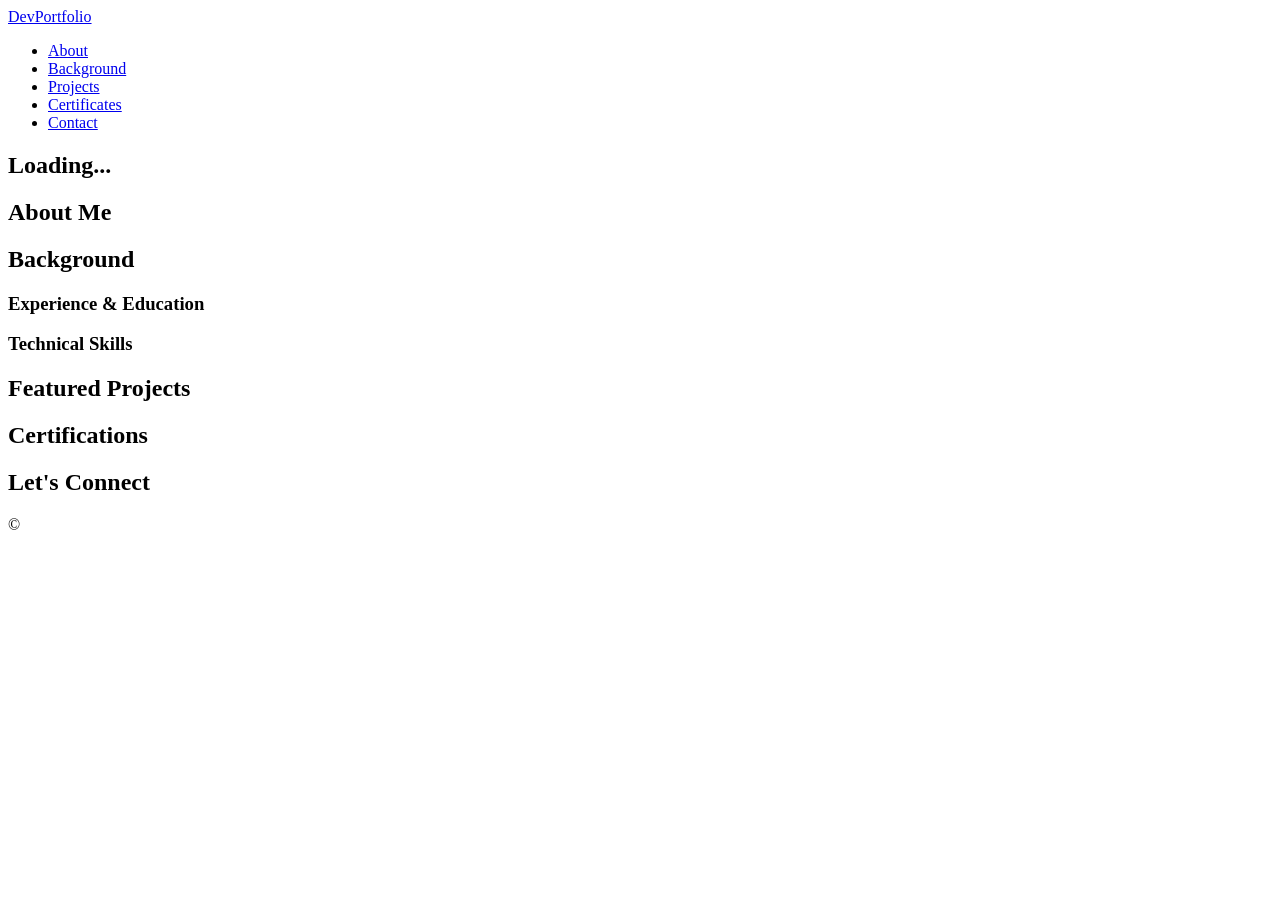
==== index.html @ 363db686 "chore: create initial portfolio structure with about and background" ====
<!DOCTYPE html>
<html lang="en">
<head>
  <meta charset="UTF-8" />
  <meta name="viewport" content="width=device-width, initial-scale=1.0" />
  <title>Pich Chhay | Portfolio</title>
  <link rel="stylesheet" href="css/style.css" />
</head>
<body>
  <header class="navbar">
    <div class="container nav-content">
      <a href="#" class="logo" id="nav-name">DevPortfolio</a>
      <nav>
        <ul class="nav-links">
          <li><a href="#about">About</a></li>
          <li><a href="#background">Background</a></li>
          <li><a href="#projects">Projects</a></li>
          <li><a href="#certificates">Certificates</a></li>
          <li><a href="#contact">Contact</a></li>
        </ul>
      </nav>
    </div>
  </header>

  <main class="container">
    <section id="hero" class="hero-section">
      <h1 id="profile-name">Loading...</h1>
      <p class="subtitle" id="profile-role"></p>
      <p class="bio" id="profile-bio"></p>
    </section>

    <section id="about" class="section">
      <h2>About Me</h2>
      <p id="profile-about"></p>
    </section>

    <section id="background" class="section">
      <h2>Background</h2>
      
      <div class="subsection">
        <h3>Experience & Education</h3>
        <div id="experience-list" class="grid"></div>
      </div>

      <div class="subsection">
        <h3>Technical Skills</h3>
        <div id="skills-container" class="skills-wrapper"></div>
      </div>
    </section>

    <section id="projects" class="section">
      <h2>Featured Projects</h2>
      <div id="projects-grid" class="grid"></div>
    </section>

    <section id="certificates" class="section">
      <h2>Certifications</h2>
      <div id="certificates-grid" class="grid"></div>
    </section>
  </main>

  <footer id="contact" class="footer">
    <div class="container">
      <h2>Let's Connect</h2>
      <div class="social-links" id="social-links"></div>
      <p class="copyright">&copy; <span id="year"></span> <span id="footer-name"></span></p>
    </div>
  </footer>

  <script src="js/app.js"></script>
</body>
</html>
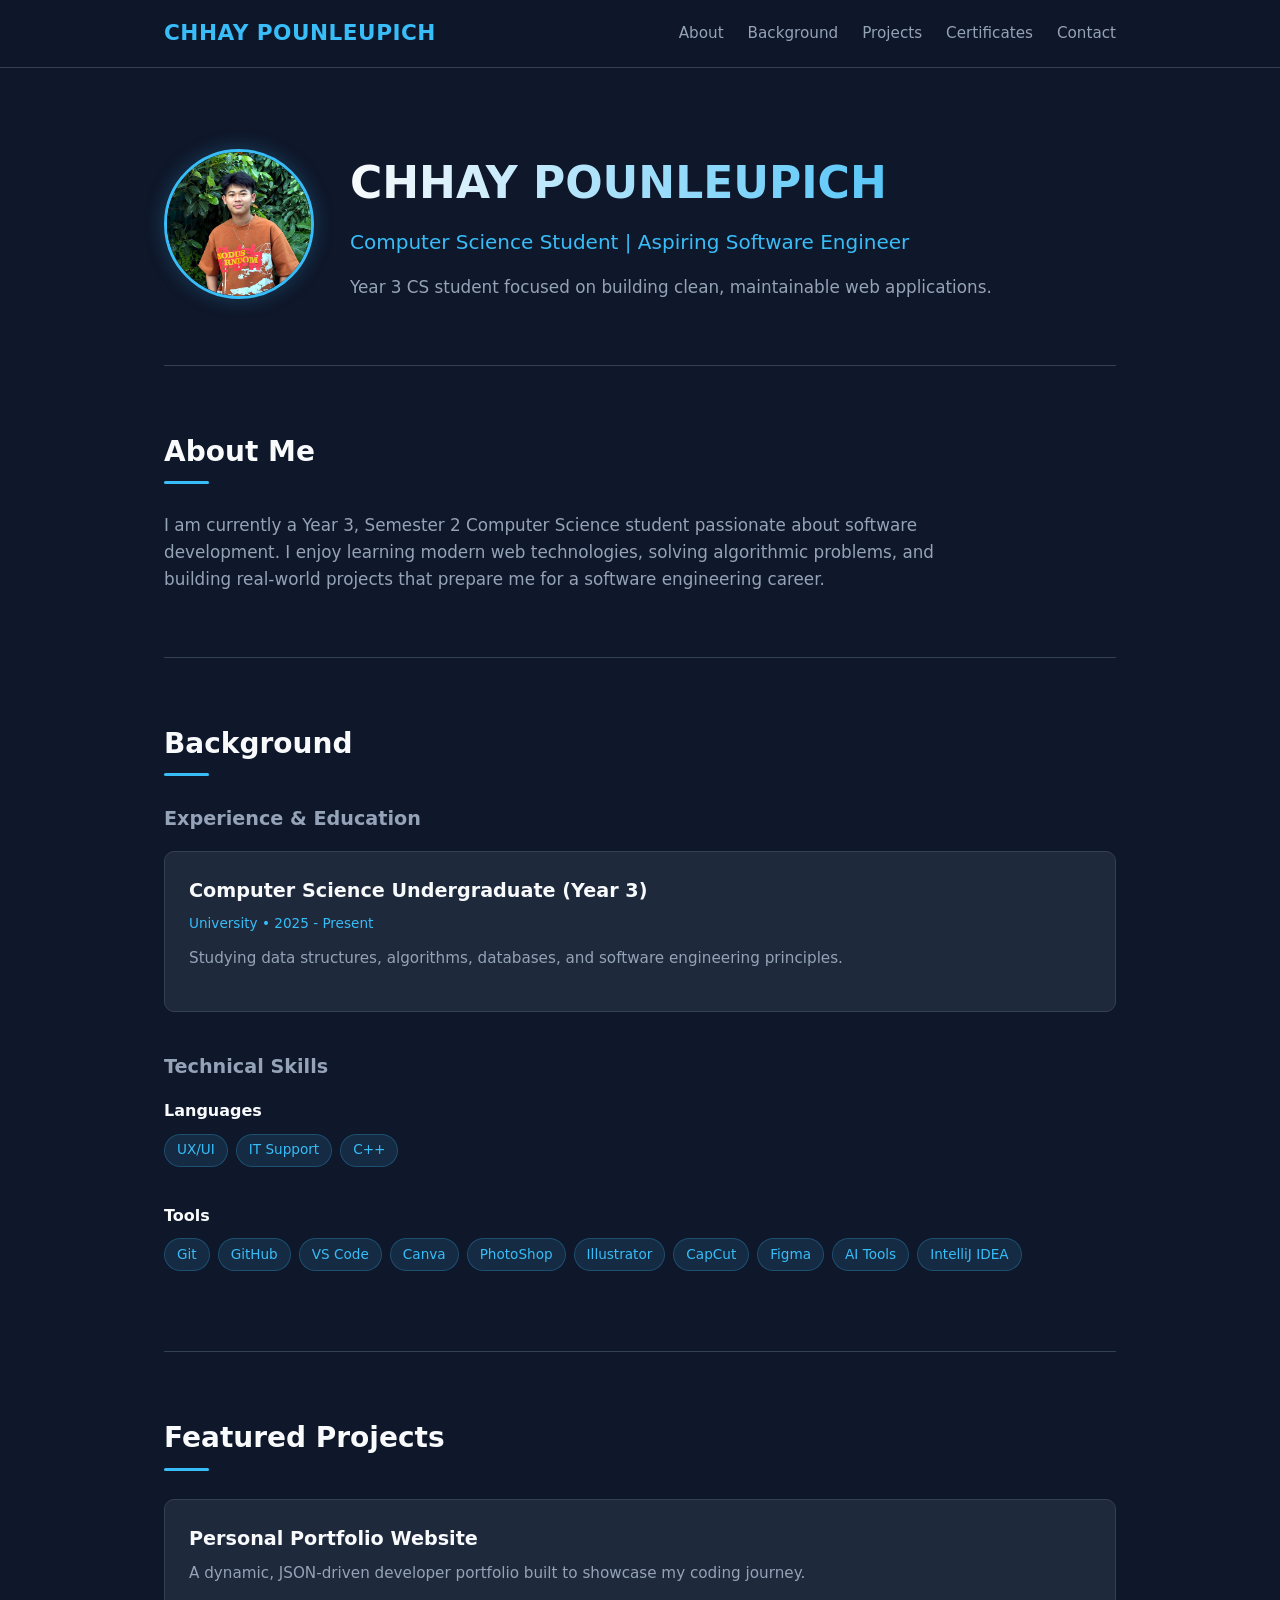
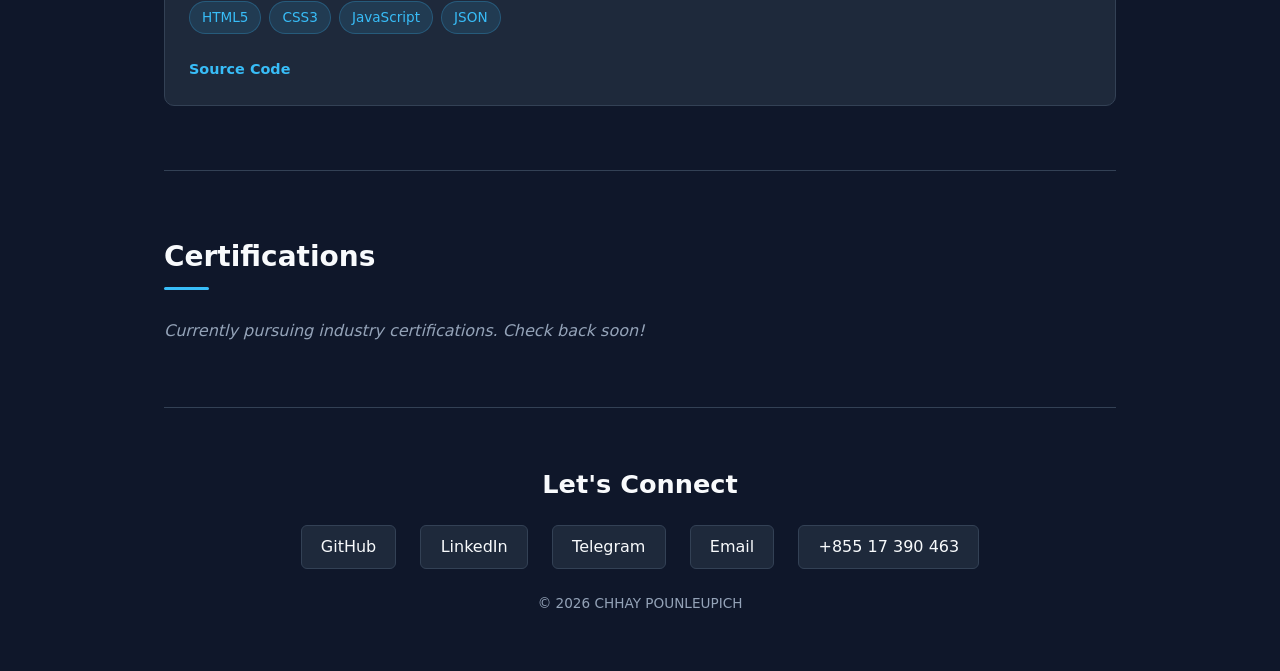
==== commit 38f4d660: "feat: add profile picture and complete contact links" ====
--- a/index.html
+++ b/index.html
@@ -24,9 +24,14 @@
 
   <main class="container">
     <section id="hero" class="hero-section">
-      <h1 id="profile-name">Loading...</h1>
-      <p class="subtitle" id="profile-role"></p>
-      <p class="bio" id="profile-bio"></p>
+      <div class="hero-content">
+        <img id="profile-avatar" src="" alt="Profile Picture" class="avatar" style="display: none;" />
+        <div class="hero-text">
+          <h1 id="profile-name">Loading...</h1>
+          <p class="subtitle" id="profile-role"></p>
+          <p class="bio" id="profile-bio"></p>
+        </div>
+      </div>
     </section>
 
     <section id="about" class="section">
--- a/css/style.css
+++ b/css/style.css
@@ -0,0 +1,323 @@
+:root {
+  --bg-primary: #0f172a;
+  --bg-secondary: #1e293b;
+  --bg-card: #1e293b;
+  --text-primary: #f8fafc;
+  --text-secondary: #94a3b8;
+  --accent: #38bdf8;
+  --accent-hover: #0284c7;
+  --border-color: #334155;
+  --pill-bg: rgba(56, 189, 248, 0.12);
+}
+
+* {
+  box-sizing: border-box;
+  margin: 0;
+  padding: 0;
+}
+
+html {
+  scroll-behavior: smooth;
+}
+
+body {
+  font-family: 'Segoe UI', system-ui, -apple-system, sans-serif;
+  background-color: var(--bg-primary);
+  color: var(--text-primary);
+  line-height: 1.6;
+}
+
+.container {
+  max-width: 1000px;
+  margin: 0 auto;
+  padding: 0 1.5rem;
+}
+
+/* Navbar */
+.navbar {
+  position: sticky;
+  top: 0;
+  z-index: 100;
+  background-color: rgba(15, 23, 42, 0.9);
+  backdrop-filter: blur(10px);
+  border-bottom: 1px solid var(--border-color);
+  padding: 1rem 0;
+}
+
+.nav-content {
+  display: flex;
+  justify-content: space-between;
+  align-items: center;
+  flex-wrap: wrap;
+  gap: 1rem;
+}
+
+.logo {
+  font-size: 1.35rem;
+  font-weight: 700;
+  color: var(--accent);
+  text-decoration: none;
+  letter-spacing: 0.5px;
+}
+
+.nav-links {
+  list-style: none;
+  display: flex;
+  gap: 1.5rem;
+  flex-wrap: wrap;
+}
+
+.nav-links a {
+  color: var(--text-secondary);
+  text-decoration: none;
+  font-weight: 500;
+  font-size: 0.95rem;
+  transition: color 0.2s ease;
+}
+
+.nav-links a:hover {
+  color: var(--accent);
+}
+
+/* Hero Section */
+.hero-section {
+  padding: 5rem 0 4rem;
+  border-bottom: 1px solid var(--border-color);
+}
+
+.hero-section h1 {
+  font-size: 2.75rem;
+  font-weight: 800;
+  margin-bottom: 0.5rem;
+  background: linear-gradient(90deg, #f8fafc, #38bdf8);
+  -webkit-background-clip: text;
+  background-clip: text;
+  -webkit-text-fill-color: transparent;
+}
+
+.hero-section .subtitle {
+  font-size: 1.25rem;
+  color: var(--accent);
+  font-weight: 500;
+  margin-bottom: 1rem;
+}
+
+.hero-section .bio {
+  color: var(--text-secondary);
+  max-width: 650px;
+  font-size: 1.05rem;
+}
+
+.hero-content {
+  display: flex;
+  align-items: center;
+  gap: 2.25rem;
+}
+
+.avatar {
+  width: 150px;
+  height: 150px;
+  border-radius: 50%;
+  object-fit: cover;
+  object-position: center 20%;
+  border: 3px solid var(--accent);
+  box-shadow: 0 0 20px rgba(56, 189, 248, 0.25);
+  flex-shrink: 0;
+}
+
+/* General Sections */
+.section {
+  padding: 4rem 0;
+  border-bottom: 1px solid var(--border-color);
+}
+
+.section h2 {
+  font-size: 1.75rem;
+  margin-bottom: 1.75rem;
+  color: var(--text-primary);
+  position: relative;
+  display: inline-block;
+}
+
+.section h2::after {
+  content: '';
+  display: block;
+  width: 45px;
+  height: 3px;
+  background-color: var(--accent);
+  margin-top: 0.4rem;
+  border-radius: 2px;
+}
+
+#profile-about {
+  color: var(--text-secondary);
+  font-size: 1.05rem;
+  max-width: 780px;
+}
+
+/* Subsections inside Background */
+.subsection {
+  margin-bottom: 2.5rem;
+}
+
+.subsection:last-child {
+  margin-bottom: 0;
+}
+
+.subsection h3 {
+  font-size: 1.2rem;
+  color: var(--text-secondary);
+  margin-bottom: 1rem;
+}
+
+/* Cards & Grid */
+.grid {
+  display: grid;
+  grid-template-columns: repeat(auto-fit, minmax(290px, 1fr));
+  gap: 1.5rem;
+}
+
+.card {
+  background-color: var(--bg-card);
+  border: 1px solid var(--border-color);
+  border-radius: 10px;
+  padding: 1.5rem;
+  transition: transform 0.25s ease, border-color 0.25s ease;
+  display: flex;
+  flex-direction: column;
+  justify-content: space-between;
+}
+
+.card:hover {
+  transform: translateY(-4px);
+  border-color: var(--accent);
+}
+
+.card h3 {
+  font-size: 1.2rem;
+  color: var(--text-primary);
+  margin-bottom: 0.4rem;
+}
+
+.card .subtitle {
+  font-size: 0.85rem;
+  color: var(--accent);
+  margin-bottom: 0.75rem;
+}
+
+.card p {
+  color: var(--text-secondary);
+  font-size: 0.95rem;
+  margin-bottom: 1rem;
+}
+
+/* Skills & Tags */
+.skills-wrapper {
+  display: flex;
+  flex-direction: column;
+  gap: 1.25rem;
+}
+
+.skill-group h3 {
+  font-size: 1rem;
+  color: var(--text-primary);
+  margin-bottom: 0.6rem;
+}
+
+.skill-list, .tags {
+  display: flex;
+  flex-wrap: wrap;
+  gap: 0.5rem;
+  margin-bottom: 1rem;
+}
+
+.skill-pill, .tag {
+  background-color: var(--pill-bg);
+  color: var(--accent);
+  border: 1px solid rgba(56, 189, 248, 0.25);
+  padding: 0.3rem 0.75rem;
+  border-radius: 999px;
+  font-size: 0.85rem;
+  font-weight: 500;
+}
+
+/* Card Links */
+.card-links {
+  display: flex;
+  gap: 1rem;
+  margin-top: auto;
+  padding-top: 0.5rem;
+}
+
+.card-links a, .card > a {
+  color: var(--accent);
+  text-decoration: none;
+  font-size: 0.9rem;
+  font-weight: 600;
+  transition: color 0.2s ease;
+}
+
+.card-links a:hover, .card > a:hover {
+  color: var(--text-primary);
+  text-decoration: underline;
+}
+
+.empty-state {
+  color: var(--text-secondary);
+  font-style: italic;
+}
+
+/* Footer */
+.footer {
+  padding: 3.5rem 0;
+  text-align: center;
+}
+
+.footer h2 {
+  font-size: 1.6rem;
+  margin-bottom: 1.25rem;
+}
+
+.social-links {
+  display: flex;
+  justify-content: center;
+  flex-wrap: wrap;
+  gap: 1.5rem;
+  margin-bottom: 1.5rem;
+}
+
+.social-links a {
+  color: var(--text-primary);
+  background-color: var(--bg-secondary);
+  border: 1px solid var(--border-color);
+  padding: 0.5rem 1.2rem;
+  border-radius: 6px;
+  text-decoration: none;
+  font-weight: 500;
+  transition: all 0.2s ease;
+}
+
+.social-links a:hover {
+  border-color: var(--accent);
+  color: var(--accent);
+  transform: translateY(-2px);
+}
+
+.copyright {
+  color: var(--text-secondary);
+  font-size: 0.85rem;
+}
+
+/* Mobile Responsive */
+@media (max-width: 600px) {
+  .hero-content {
+    flex-direction: column;
+    text-align: center;
+  }
+  .hero-section h1 {
+    font-size: 2.1rem;
+  }
+  .nav-links {
+    gap: 1rem;
+  }
+}
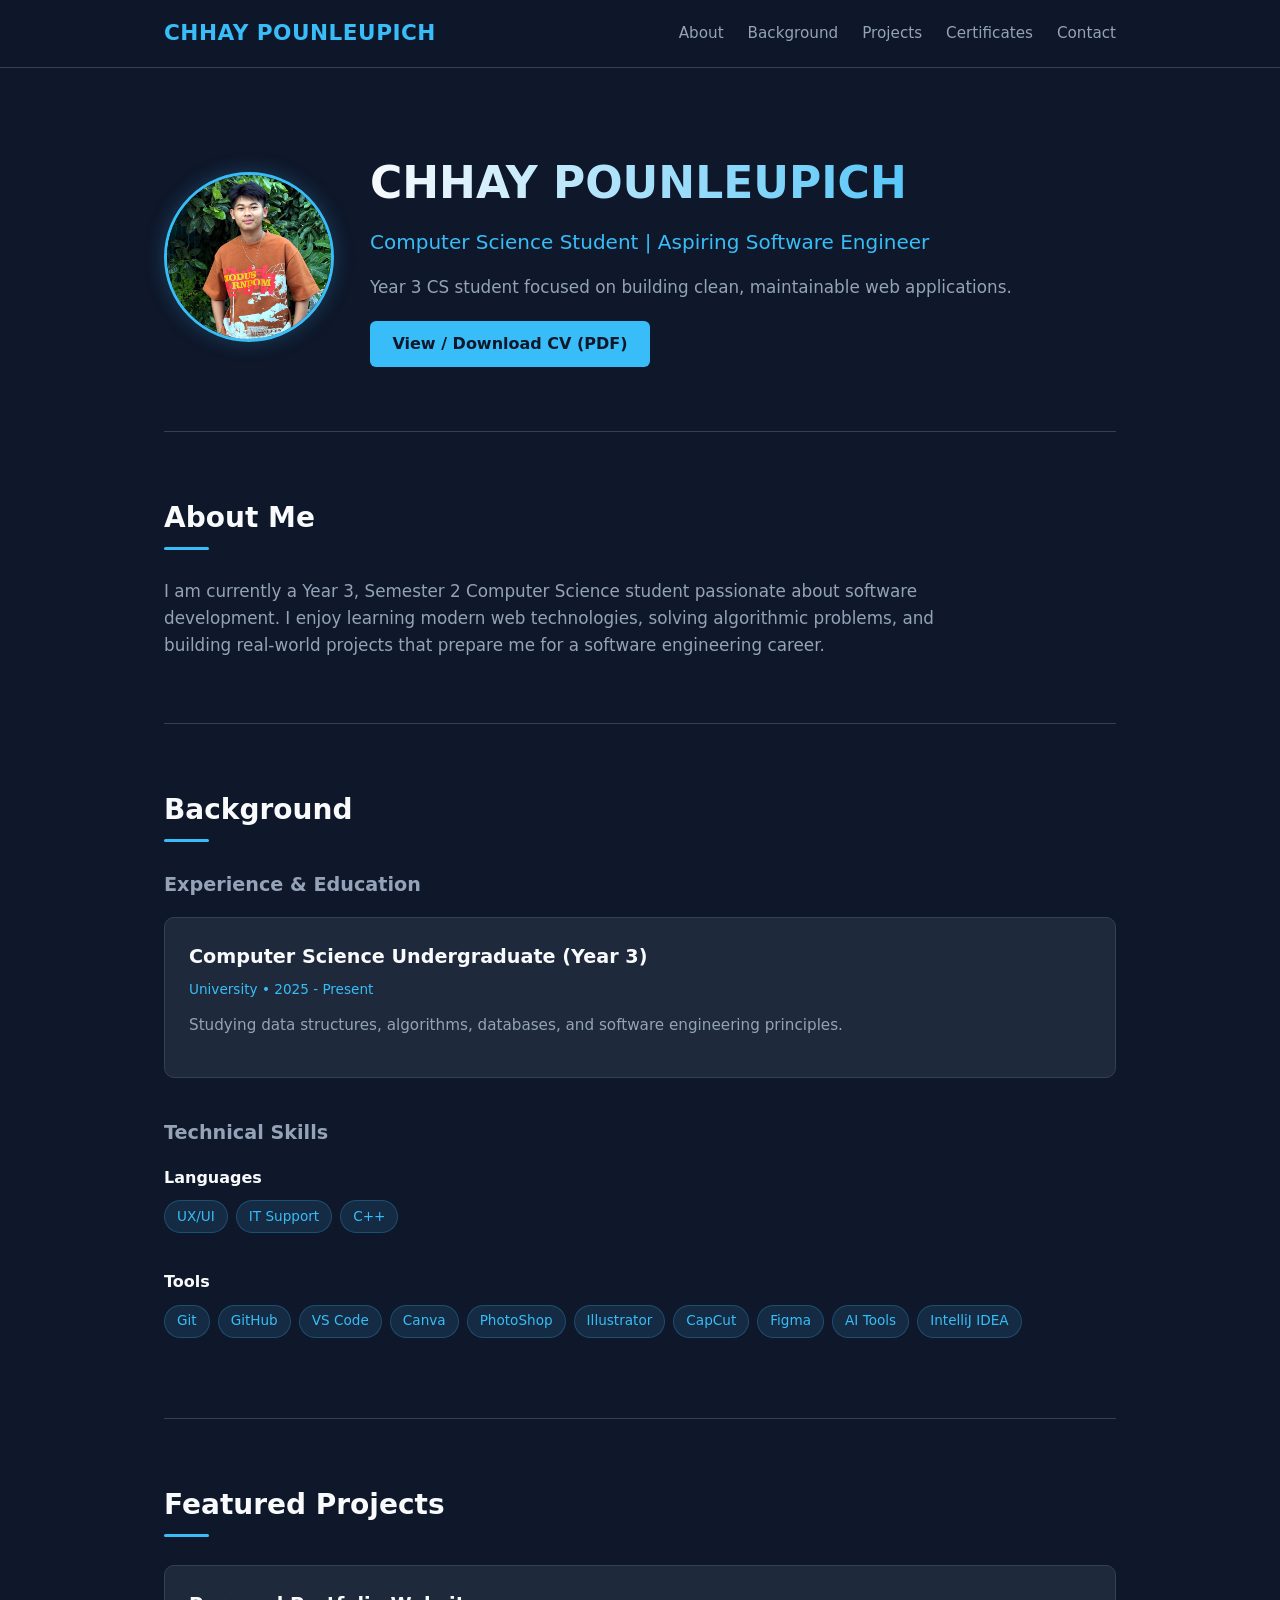
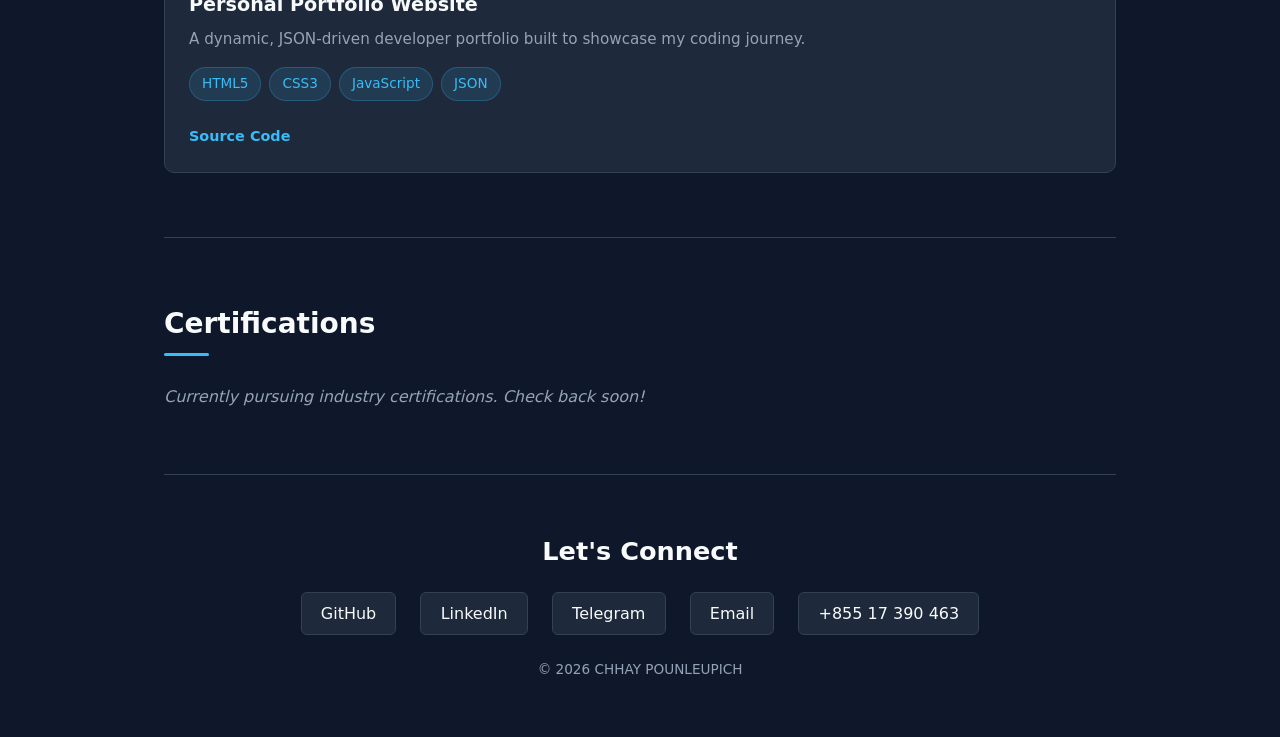
==== commit 410249c7: "feat: add dynamic CV page with PDF export and update portfolio layout" ====
--- a/index.html
+++ b/index.html
@@ -30,6 +30,9 @@
           <h1 id="profile-name">Loading...</h1>
           <p class="subtitle" id="profile-role"></p>
           <p class="bio" id="profile-bio"></p>
+          <div class="hero-actions">
+            <a href="cv.html" class="btn-cv">View / Download CV (PDF)</a>
+          </div>
         </div>
       </div>
     </section>
--- a/css/style.css
+++ b/css/style.css
@@ -114,15 +114,36 @@
   gap: 2.25rem;
 }
 
+.hero-actions {
+  margin-top: 1.25rem;
+}
+
+.btn-cv {
+  display: inline-block;
+  background: var(--accent);
+  color: #0f172a;
+  font-weight: 700;
+  padding: 0.65rem 1.4rem;
+  border-radius: 6px;
+  text-decoration: none;
+  transition: transform 0.2s, opacity 0.2s;
+}
+
+.btn-cv:hover {
+  transform: translateY(-2px);
+  opacity: 0.9;
+}
+
 .avatar {
-  width: 150px;
-  height: 150px;
+  width: 170px;
+  height: 170px;
   border-radius: 50%;
   object-fit: cover;
-  object-position: center 20%;
+  object-position: center 15%;
   border: 3px solid var(--accent);
   box-shadow: 0 0 20px rgba(56, 189, 248, 0.25);
   flex-shrink: 0;
+  transform: translateZ(0);
 }
 
 /* General Sections */
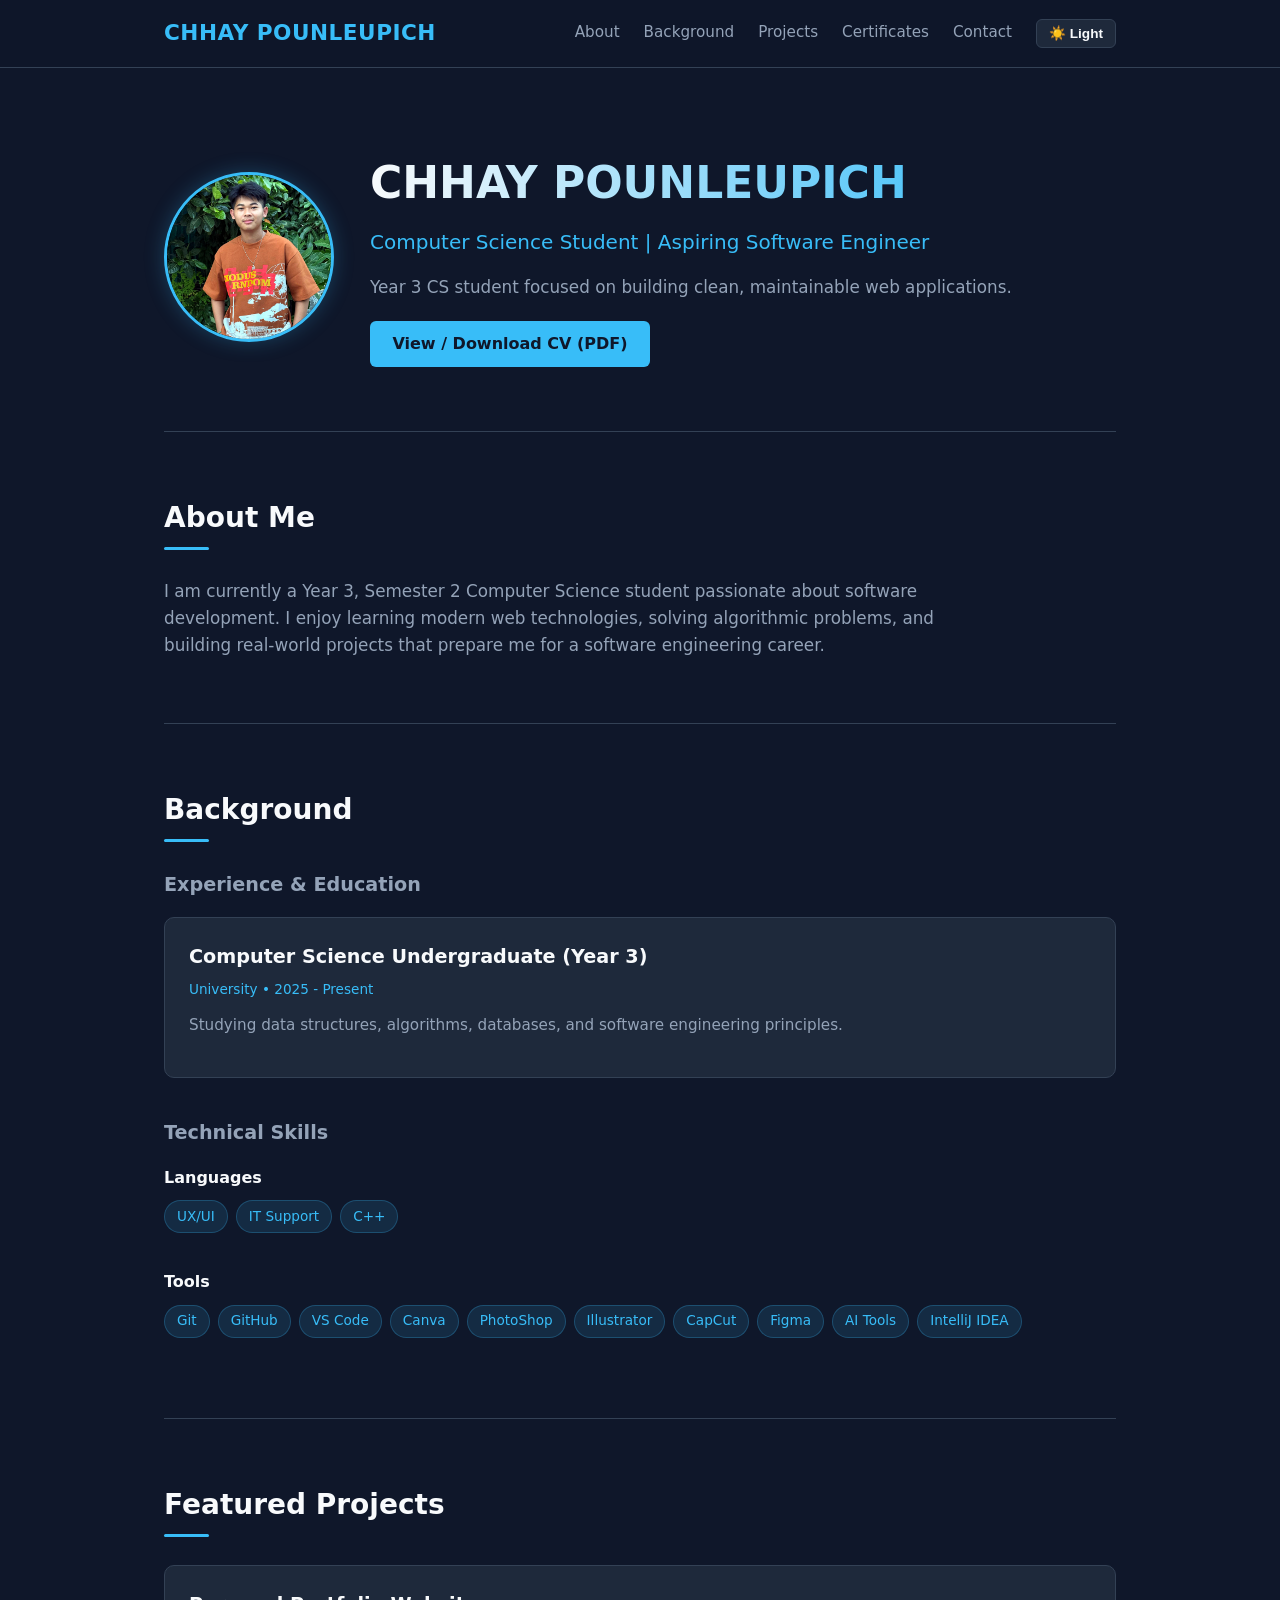
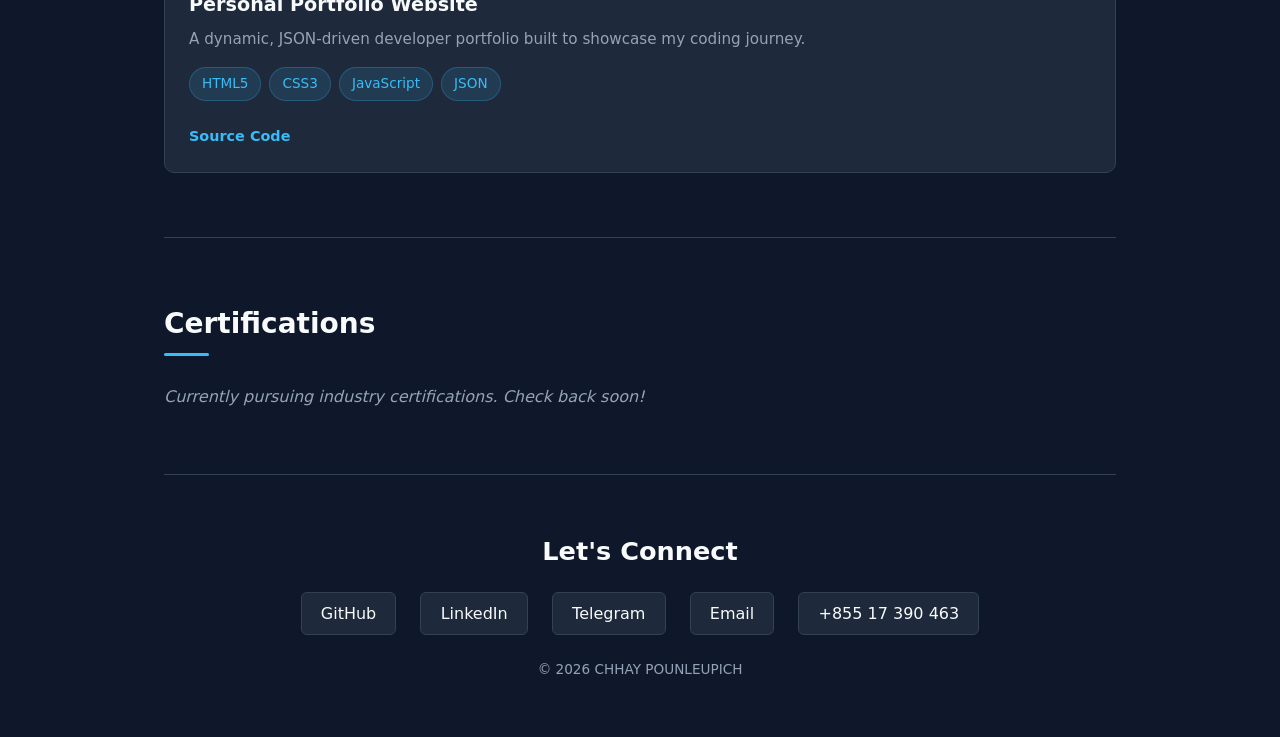
==== commit 2f980afd: "feat: finalize synchronized dark/light mode across portfolio and CV" ====
--- a/index.html
+++ b/index.html
@@ -17,6 +17,7 @@
           <li><a href="#projects">Projects</a></li>
           <li><a href="#certificates">Certificates</a></li>
           <li><a href="#contact">Contact</a></li>
+          <li><button id="portfolio-theme-toggle" class="btn-theme-nav" aria-label="Toggle Theme">☀️ Light</button></li>
         </ul>
       </nav>
     </div>
--- a/css/style.css
+++ b/css/style.css
@@ -327,6 +327,52 @@
 .copyright {
   color: var(--text-secondary);
   font-size: 0.85rem;
+}
+
+/* Light Mode Variables for Portfolio */
+[data-theme="light"] {
+  --bg-primary: #f8fafc;
+  --bg-secondary: #e2e8f0;
+  --bg-card: #ffffff;
+  --text-primary: #0f172a;
+  --text-secondary: #475569;
+  --accent: #0284c7;
+  --accent-hover: #0369a1;
+  --border-color: #cbd5e1;
+  --pill-bg: rgba(2, 132, 199, 0.1);
+}
+
+/* កែប្រែ Navbar និង Hero H1 ឱ្យដើរស្អាតទាំង Dark និង Light Mode */
+[data-theme="light"] .navbar {
+  background-color: rgba(248, 250, 252, 0.9);
+}
+
+[data-theme="light"] .hero-section h1 {
+  background: linear-gradient(90deg, #0f172a, #0284c7);
+  -webkit-background-clip: text;
+  background-clip: text;
+  -webkit-text-fill-color: transparent;
+}
+
+[data-theme="light"] .btn-cv {
+  color: #ffffff;
+}
+
+/* Style ប៊ូតុង Toggle លើ Navbar */
+.btn-theme-nav {
+  background: var(--bg-secondary);
+  color: var(--text-primary);
+  border: 1px solid var(--border-color);
+  padding: 0.35rem 0.75rem;
+  border-radius: 6px;
+  font-size: 0.85rem;
+  font-weight: 600;
+  cursor: pointer;
+  transition: border-color 0.2s, transform 0.2s;
+}
+
+.btn-theme-nav:hover {
+  border-color: var(--accent);
 }
 
 /* Mobile Responsive */
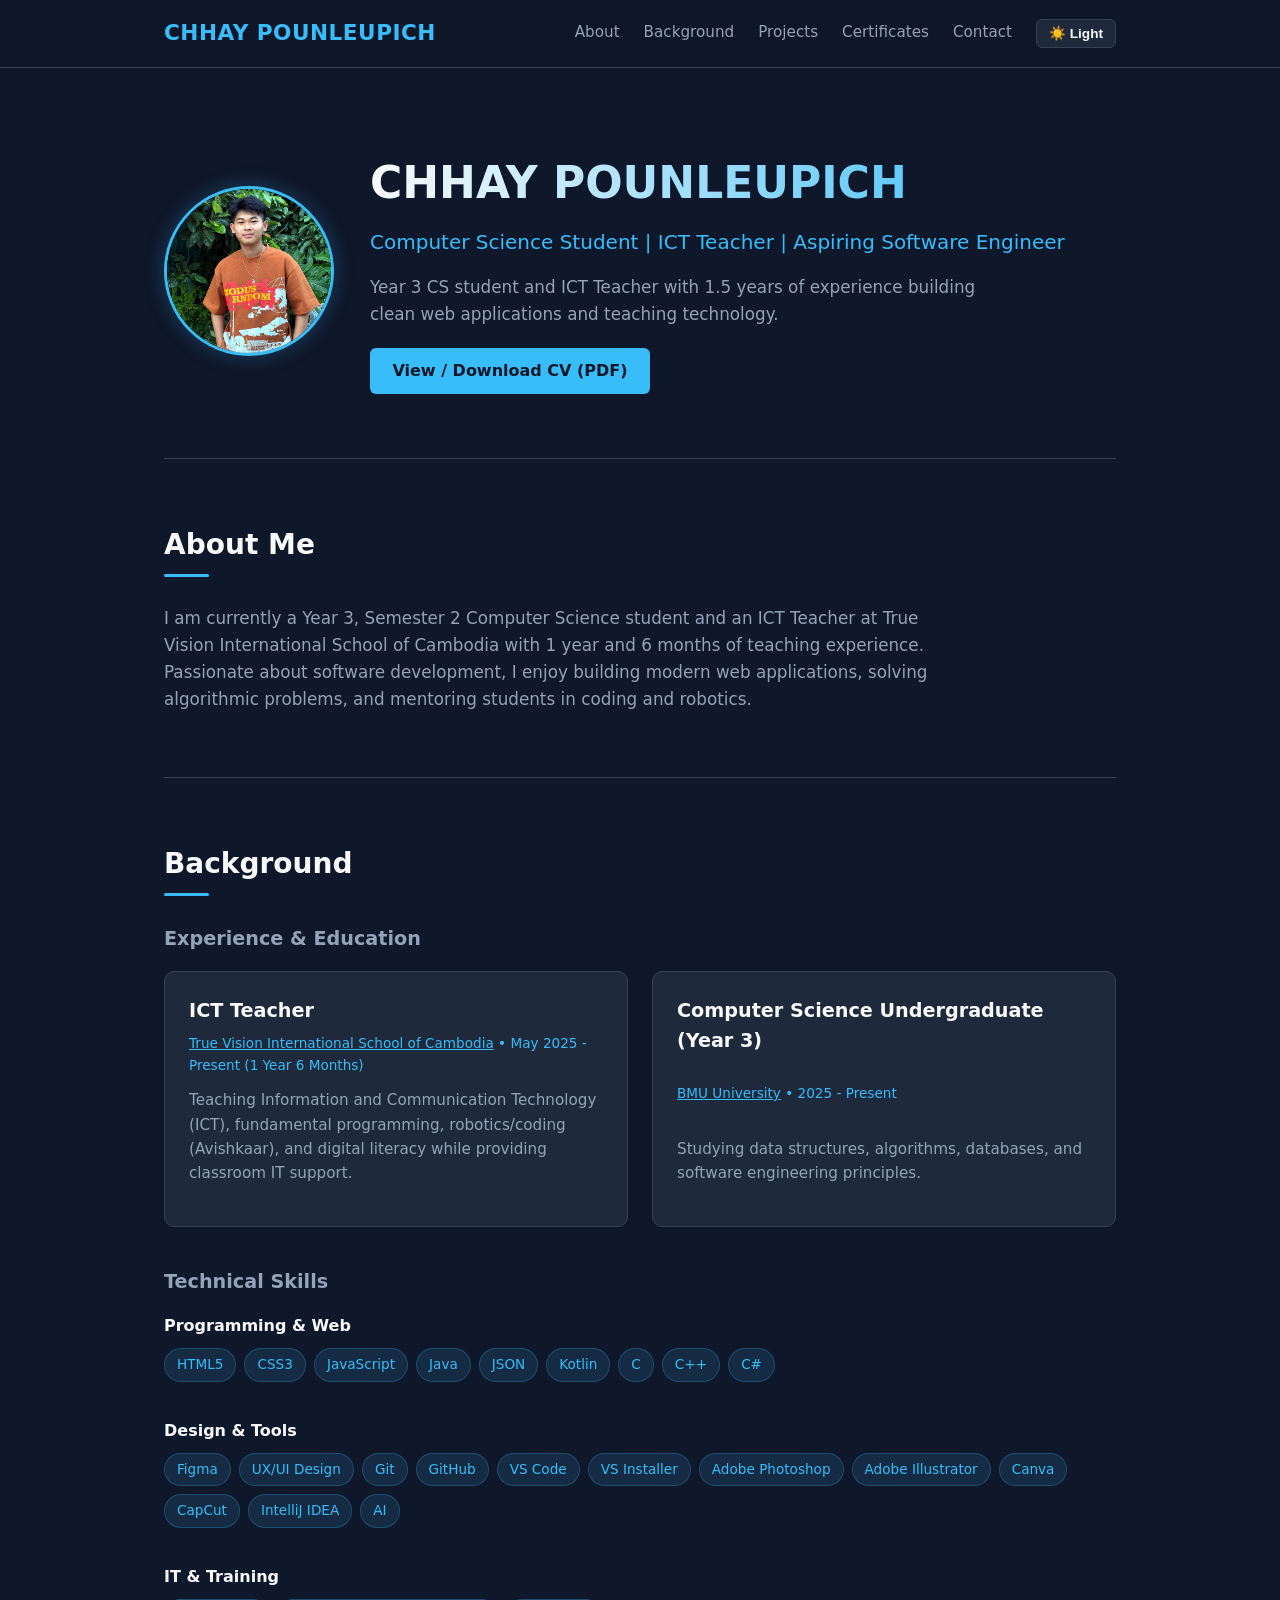
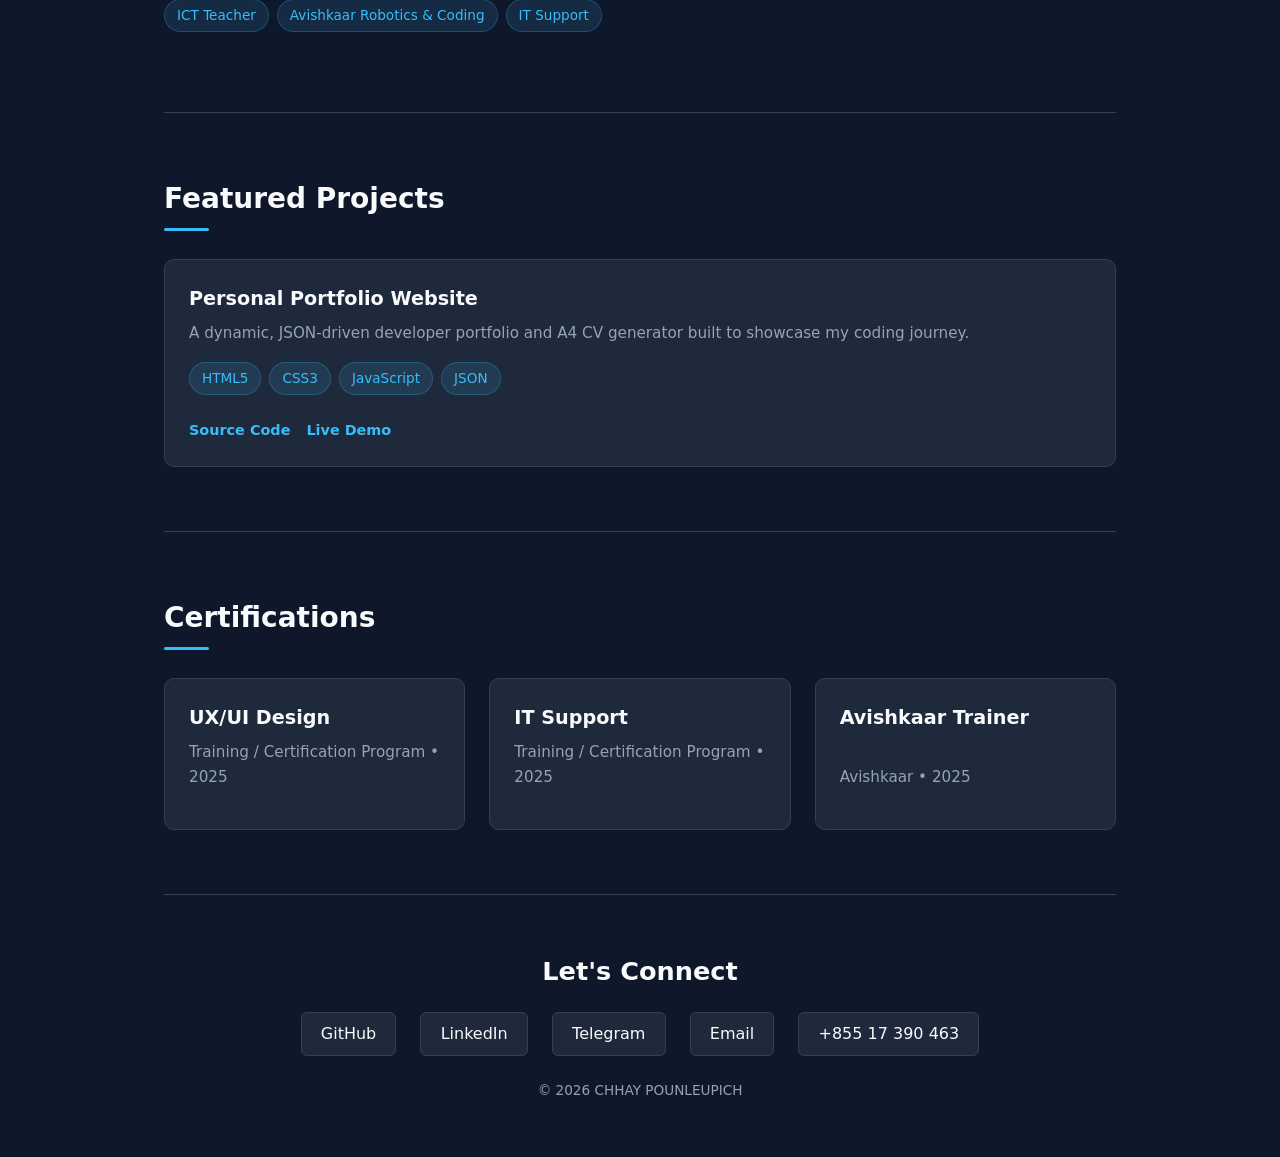
==== commit 2b5eba35: "fix: update og image, favicon path, and clickable organization links" ====
--- a/index.html
+++ b/index.html
@@ -3,6 +3,11 @@
 <head>
   <meta charset="UTF-8" />
   <meta name="viewport" content="width=device-width, initial-scale=1.0" />
+  <meta name="description" content="Chhay Pounleupich — Year 3 Computer Science Student & Aspiring Software Engineer. View my web projects, technical skills, and CV." />
+  <meta property="og:title" content="Chhay Pounleupich | Software Engineering Portfolio" />
+  <meta property="og:description" content="Explore my projects, technical skills, certifications, and downloadable CV." />
+  <meta property="og:image" content="https://pich-chhay.github.io/my-portfolio/assets/images/pich_600x600.jpg" />
+  <link rel="icon" href="assets/images/pich_600x600.jpg" type="image/jpeg" />
   <title>Pich Chhay | Portfolio</title>
   <link rel="stylesheet" href="css/style.css" />
 </head>
